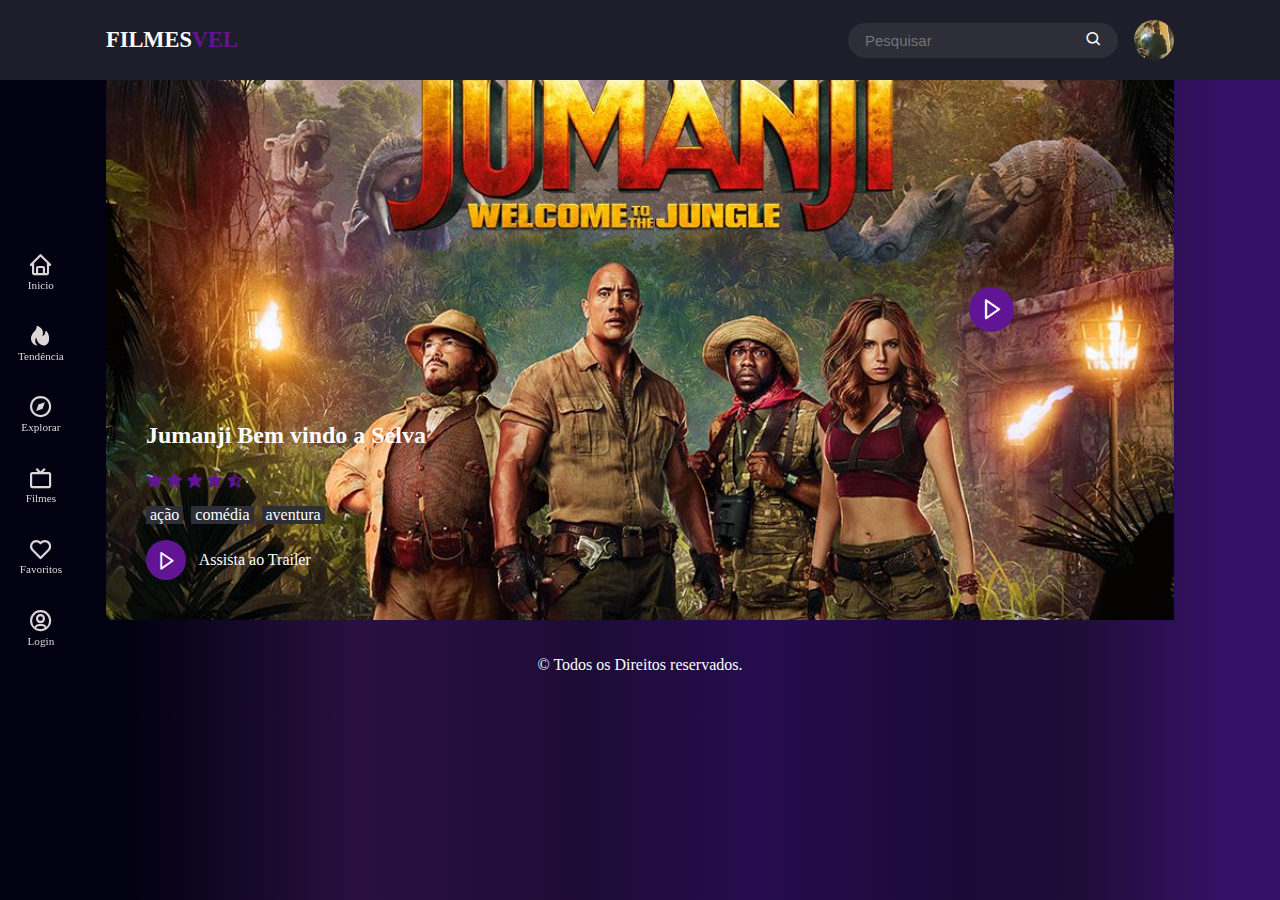
==== play-page.html @ 1faeacdc "confirmação" ====
<!DOCTYPE html>
<html lang="en">
<head>
    <meta charset="UTF-8">
    <meta name="viewport" content="width=device-width, initial-scale=1.0">
    <title>jumanji bem vindo a selva</title>
    <!-- Link do CSS -->
    <link rel="stylesheet" href="/css/play.css">
    <!-- FAV icones -->
    <link rel="shortcut icon" href="img/img/fav-icon.png" type="image/x-icon">
    <!-- BOX Icones -->
    <link href='https://unpkg.com/boxicons@2.1.4/css/boxicons.min.css' rel='stylesheet'>

    <!--
        <link href="https://cdn.jsdelivr.net/npm/bootstrap@5.3.3/dist/css/bootstrap.min.css" rel="stylesheet" integrity="sha384-QWTKZyjpPEjISv5WaRU9OFeRpok6YctnYmDr5pNlyT2bRjXh0JMhjY6hW+ALEwIH" crossorigin="anonymous">

    -->


</head>
<body>
    <!-- Header -->
    <header>
        <!-- Nav -->
        <div class="nav container">
            <!-- Logo -->
            <a href="index.html" class="logo">
                Filmes<span>Vel</span>
            </a>
            <!-- Caixa de Pesquisa -->
            <div class="search-box">
                <input type="search" name="" id="search-input" placeholder="Pesquisar">
                <i class='bx bx-search'></i>
            </div>
            <!-- Usuário -->
            <a href="#" class="user">
                <img src="./img/img/regis.jpg" alt="" class="user-img">
            </a>
            <!-- Barra de navegação (navbar) -->
            <div class="navbar">
                <a href="index.html" class="nav-link nav-active">
                    <i class='bx bx-home'></i>
                    <span class="nav-link-title">Inicio</span>
                </a>
                <a href="#Inicio" class="nav-link">
                    <i class='bx bxs-hot' ></i>
                    <span class="nav-link-title">Tendência</span>
                </a>
                <a href="#Inicio" class="nav-link">
                    <i class='bx bx-compass' ></i>
                    <span class="nav-link-title">Explorar</span>
                </a>
                <a href="#Inicio" class="nav-link">
                    <i class='bx bx-tv' ></i>
                    <span class="nav-link-title">Filmes</span>
                </a>
                <a href="#Inicio" class="nav-link">
                    <i class='bx bx-heart'></i>
                    <span class="nav-link-title">Favoritos</span>
                </a>
                <a href="#Inicio" class="nav-link">
                    <i class='bx bx-user-circle'></i>
                    <span class="nav-link-title">Login</span>
                </a>
            </div>
        </div>
    </header>
    <!--    Play movie  -->
    <div class="play-container container">
        <!-- Play image -->
        <img src="/img/play-page/play-background.jpg" alt="" class="play-img">
        <!--    Play text   -->
        <div class="play-text">
            <h2>Jumanji Bem vindo a Selva</h2>
            <!--    Ratings    -->
            <div class="rating">
                <i class='bx bxs-star'></i>
                <i class='bx bxs-star'></i>
                <i class='bx bxs-star'></i>
                <i class='bx bxs-star'></i>
                <i class='bx bxs-star-half' ></i>
            </div>
            <!-- Tags -->
            <div class="tags">
                <span>ação</span>
                <span>comédia</span>
                <span>aventura</span>
            </div>
            <!-- botão Trailer -->
            <a href="#" class="watch-btn">
                <i class='bx bx-right-arrow'></i>
                <span>Assista ao Trailer</span>
            </a>
        </div>
        <!-- Botão play -->
        <i class='bx bx-right-arrow play-movie'></i>
        <!-- Video container -->
        <div class="video-container">
            <!--Caixa do video-->
            <div class="video-box">
                <video id="myvideo" src="/img/play-page/Jumanji.mp4" controls></video>
                <!--Close video icone-->
                <i class='bx bx-x close-video'></i>
            </div>
        </div>
    </div>
    <!-- Copyright -->
    <div class="copyright">
        <p>&#169; Todos os Direitos reservados. </p>
    </div>

    <!-- Link do Swiper JS (Botão de navegação de filmes < >) -->
    <script src="/JavaScript/swiper-bundle.min.js"></script>

    <!-- Link do JavaScript -->
    <script src="JavaScript/script.js"></script>
    <script src="https://cdn.jsdelivr.net/npm/bootstrap@5.3.3/dist/js/bootstrap.bundle.min.js" integrity="sha384-YvpcrYf0tY3lHB60NNkmXc5s9fDVZLESaAA55NDzOxhy9GkcIdslK1eN7N6jIeHz" crossorigin="anonymous"></script>

    <!--
            video https://www.youtube.com/watch?v=vwYiYMxUu4o&ab_channel=CarpoolVenom
            minuto do video 40:32

            icones
            https://boxicons.com/?query=tv

            fontes 
            https://fonts.google.com/specimen/Poppins?query=poppins

            swiper
            https://swiperjs.com/
            enviar


    -->
</body>
</html>
---- css/play.css ----
/*  Google fontes   */
@import url('https://fonts.googleapis.com/css2?family=Poppins:ital,wght@0,100;0,200;0,300;0,400;0,500;0,600;0,700;0,800;0,900;1,100;1,200;1,300;1,400;1,500;1,600;1,700;1,800;1,900&display=swap')

/* Reset do css global */
*{
    font-family: "Poppins", sans-serif;
    margin: 0;
    padding: 0;
    scroll-behavior: smooth;
    box-sizing: border-box;
    scroll-padding: 2rem;

}
/*Variaveis*/
:root{
    --main-color:  #611594;
    --hover-color: hsl(37,94%,57%) ;
    --body-color: #1e1e2a;
    --container-color: #2d2e37;
    --text-color: #fcfeff;
    --search-color: #6d28d9;
    --nav-link-color: rgb(66, 66, 241);
    --main-colorRoxoForte:rgb(158, 1, 249) ;
}
a{
    text-decoration: none;
}
li{
    list-style: none;
}
section{
    padding: 3rem 0 2rem;
}
img{
    width: 100%
}
.bx{
    cursor: pointer;
}
body{
    /*background-image: url(../img/4f1e44d09b8223f16425a5a36cd2d288.png);*/
    
    background: rgb(2,1,17);
    background: linear-gradient(90deg, rgba(2,1,17,1) 10%, rgba(41,16,65,1) 28%, rgba(29,12,54,1) 46%, rgba(38,12,78,1) 59%, rgba(27,10,56,1) 75%, rgba(30,13,55,1) 84%, rgba(55,17,105,1) 96%);;

    /*background: var(--body-color);*/
    color: var(--text-color);
}
.container{
    max-width: 1068px;
    margin: auto;
    width: 100%;
}
header{
    position: fixed;
    top: 0;
    left: 0;
    width: 100%;
    background: var(--body-color);
    z-index: 100;
    /*background: transparent;*/
}
/* NAV */
.nav{
    display: flex;
    align-items: center;
    justify-content: center;
    padding: 20px 0;
    
}
/*  Logo  */
.logo{
    font-size: 1.4rem;
    color:var(--text-color);
    font-weight: 600;
    text-transform: uppercase;
    margin: 0 auto 0 0;
}
.logo span{
    color: var(--main-color);
}
/*   Caixa de Pesquisa   */

.search-box{
    max-width: 240px;
    width: 100%;
    display: flex;
    align-items: center;
    column-gap: 0.7rem;
    padding: 8px 15px;
    background: var(--container-color);
    border-radius: 4rem;
    margin-right:1rem ;
}
.search-box .bx{
    font-size: 1.1rem;
}
.search-box .bx:hover{
    color: var(--nav-link-color);
    transition: 0.3s all linear;
    transform: scale(1.4);
}
#search-input{
    width: 100%;
    border: none;
    outline: none;
    color: var(--text-color);
    background: transparent;
    font-size: 0.938rem;
}
/* Usuário */
.user{
    display: flex;
}
.user-img{
    width: 40px;
    height: 40px;
    border-radius: 50%;
    object-fit: cover;
    object-position: center;
}
/*Barra de navegação (navbar)*/
.navbar{
    position: fixed;
    top: 50%;
    transform: translateY(-50%);
    left: 18px;
    display: flex;
    flex-direction: column;
    row-gap: 2.1rem;

}
.nav-link{
    display: flex;
    flex-direction: column;
    align-items: center;
    color: rgb(222, 214, 214);
}
.nav-link:hover/*, 
.nav-active*/{
    color: var(--nav-link-color);
    transition: 0.3s all linear;
    transform: scale(1.2);
}
.nav-link .bx{
    font-size: 1.6rem;

}
.nav-link-title{
    font-size: 0.7rem;
}
.home-text .sinopse{
    text-align: left;
    font-family: "Poppins",sans-serif;
    font-size: small;
    color: #52535a;
}
/*   Sessão inicio   */
.home{
    position: relative;
    min-height: 470px;
    display: flex;
    align-items: center;
    margin-top: 5rem !important;
    border-radius: 0.5rem;
}
.home-img{
    position: absolute;
    width: 100%;
    height: 100%;
    z-index: -1;
    object-fit: cover;
    border-radius: 0.5rem;
}
.home-text{
    padding-left: 40px;
}
.home-title{
    font-size: 2rem;
    font-weight: 600;
}
.watch-btn{
    display: flex;
    align-items: center;
    column-gap: 0.8rem;
    color: var(--text-color);
}
.watch-btn .bx{
    font-size: 21px;
    background: var(--main-color);
    width: 40px;
    height: 40px;
    border-radius: 50%;
    display: flex;
    align-items: center;
    justify-content: center;
}
.watch-btn .bx:hover{
    background: var(--hover-color);
}
.watch-btn span{
    font-size: 1rem;
    font-weight: 400;
}
.heading{
    display: flex;
    align-items: center;
    justify-content: space-between;
    background: var(--container-color);
    padding: 2px 14px;
    border: 1px solid hsl(200 100% 99% / 5%);
    margin-bottom: 2rem;
    border-radius: 0%;
}
.heading-title{
    font-size: 1.1rem;
    font-weight: 500;
}
/*  movie box   */
.movie-box{
    position: relative;
    width: 100%;
    height: 380px;
    overflow: hidden;
}
.movie-box-img{
    width: 100%;
    height: 100%;
    object-fit: cover;
}
.movie-box .box-text{
    position: absolute;
    bottom: 0;
    left: 0;
    width: 100%;
    height: 100%;
    display: flex;
    flex-direction: column;
    justify-content: flex-end;
    padding: 14px;
    background: linear-gradient(
        8deg,
        hsl(240 17% 14% / 74%) 14%,
        hsl(240 17% 14% / 14%) 44%,
        );
        overflow: hidden;
}
.movie-title{
    font-size: 1.1rem;
    font-weight: 500;
}
.movie-type{
    font-size: 0.938rem;
    font-weight: 500;
}
.play-btn{
    position: absolute;
    bottom: 0.8rem;
    right: 14rem;
}
/*   Swiper buttons   */
.swiper-btn{
    display: flex;
}
.swiper-button-next,
.swiper-button-prev{
    position: static !important;
    margin: 0 0 0 10px !important;
}
.swiper-button-next::after,
.swiper-button-prev::after{
    color: var(--text-color);
    font-size: 18px !important;
}
.movies .heading{
    padding: 10px 14px;
}
.movies-content{
    display: grid;
    grid-template-columns: repeat(auto-fit, minmax(247px, 1fr));
    gap: 1.5rem;
    /*cursor: pointer;*/
}
.movies-content .movie-box:hover .movie-box-img{
    transform: scale(1.1);
    transition: 0.5s;
}
.next-page{
    display: flex;
    align-items: center;
    justify-content: center;
    margin-top: 2.5rem;
}
.next-btn{
    background: transparent;
    padding: 12px 20px;
    color: var(--text-color);
    font-weight: 500;
}
.next-btn:hover{
    background: var(--nav-link-color);
    transition: 0.5s all linear;
}

/*  Copyright   */
.copyright{
    text-align: center;
    padding: 20px;
}
.got-trailer{
    align-items: center;
    text-align: center;
    height: 100%;
    width: 100%;
}
/* Play container*/
.play-container{
    position: relative;
    min-height: 540px;
    margin-top: 5rem !important;
}
.play-img{
    position: absolute;
    width: 100%;
    height: 100%;
    object-fit: cover;
    object-position: center;
    z-index: -1;
}
.play-text{
    position: absolute;
    bottom: 0;
    left: 0;
    width: 100%;
    height: 100%;
    display: flex;
    flex-direction: column;
    justify-content: flex-end;
    padding: 40px;
    background: linear-gradient(
        8deg,
        hsl(240 17% 14% / 74%) 14%,
        hsl(240 17% 14% / 14%) 44%,
        );
}
.play-text h2{
    font-size: 1.5rem;
    font-weight: 600;
}
.rating{
    display: flex;
    align-items: center;
    column-gap: 2px;
    font-size: 1.1rem;
    color: var(--main-color);
    margin-top: 4px;
}
.tags{
    display: flex;
    align-items: center;
    column-gap: 8px;
    margin: 1rem 0;
}
.tags span{
    background: var(--container-color);
    padding: 0 4px;
}

.play-movie{
    position: absolute;
    bottom: 18rem;
    right: 10rem;
    display: flex !important;
    align-items: center;
    justify-content: center;
    width: 45px;
    height: 45px;
    border-radius: 50%;
    background: var(--main-color);
    font-size: 24px;
    animation: animate 2s linear infinite;
}
@keyframes animate{
    0%{
        box-shadow: 0 0 0 0 rgba(199, 198, 198, 0.7);
    }
    40%{
        box-shadow: 0 0 0 50px rgba(218, 217, 217, 0);
    }
    80%{
        box-shadow: 0 0 0 50px rgba(232, 230, 230, 0);
    }
    100%{
        box-shadow: 0 0 0 rgba(249, 247, 247, 0);
    }
}

.video-container{
    position: fixed;
    top: 0;
    left: 0;
    display: none;
    align-items: center;
    justify-content: right;
    width: 85%;
    height:100vh;
    background:transparent;
    z-index: 400;
}
.video-container.show-video{
    display: flex;
}
.video-box{
    position: relative;
    width: 82%;
}
.video-box #myvideo{
    width: 100%;
    aspect-ratio: 16/9;
}
.close-video{
    position: flex;
    top: -3rem;
    right: 0;
    font-size: 40px;
    color: var(#ffffff)
}
.close-video:hover{
    background: var(--nav-link-color);
    transition: 0.2s all linear;
    border-radius: 50%;
}
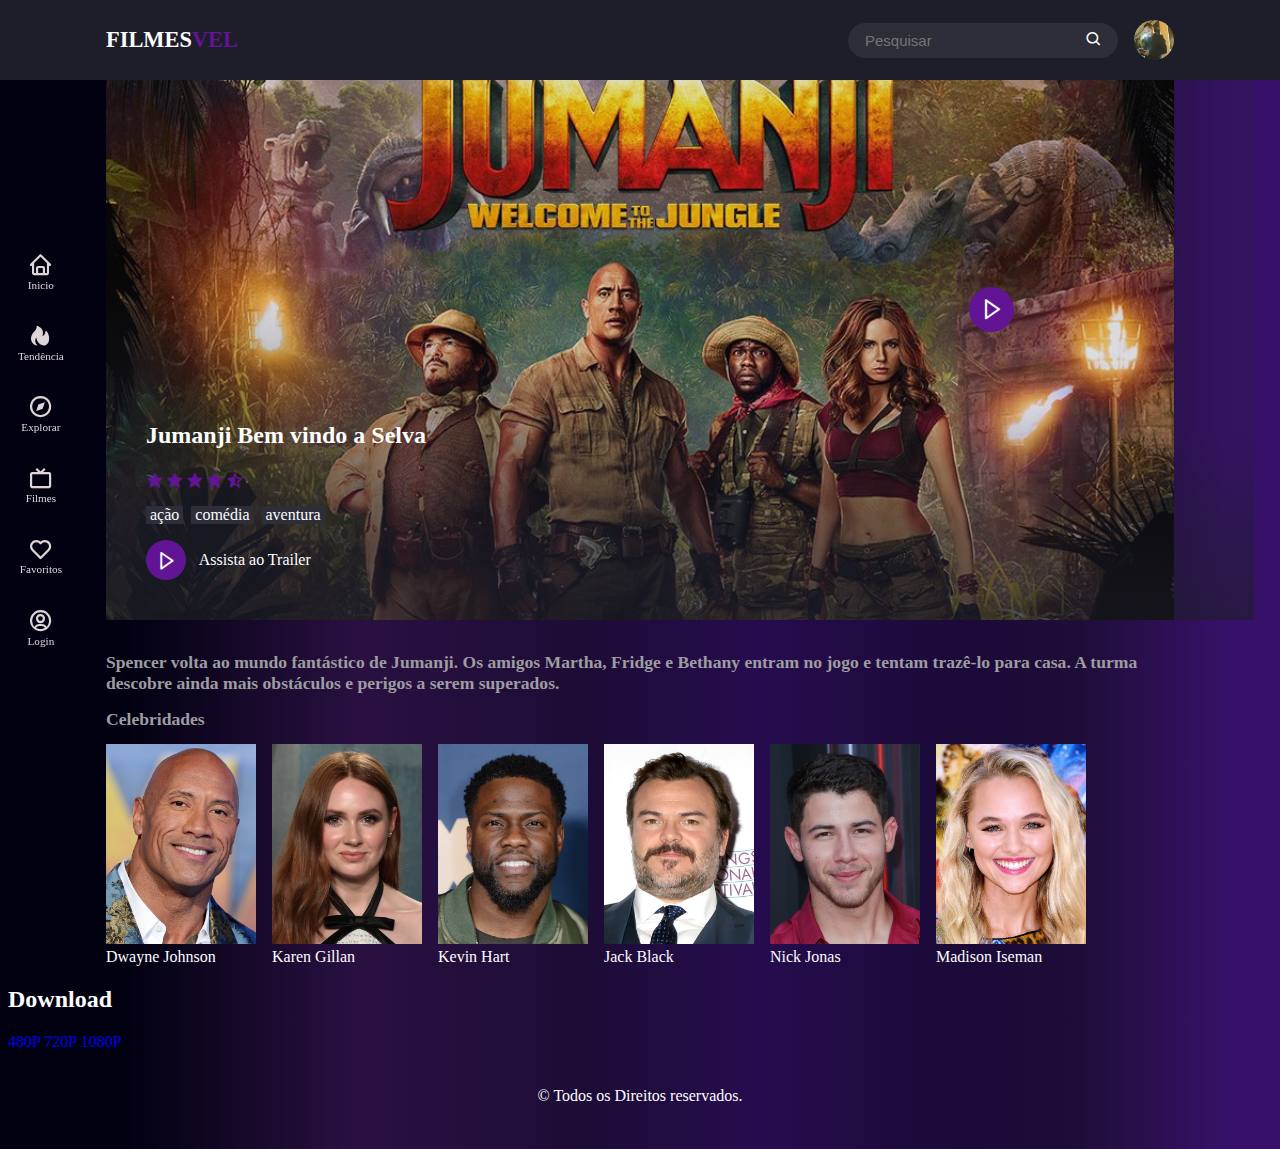
==== commit 8ba008e1: "atualização 26/02/2024" ====
--- a/play-page.html
+++ b/play-page.html
@@ -1,112 +1,161 @@
 <!DOCTYPE html>
 <html lang="en">
-<head>
-    <meta charset="UTF-8">
-    <meta name="viewport" content="width=device-width, initial-scale=1.0">
+  <head>
+    <meta charset="UTF-8" />
+    <meta name="viewport" content="width=device-width, initial-scale=1.0" />
     <title>jumanji bem vindo a selva</title>
     <!-- Link do CSS -->
-    <link rel="stylesheet" href="/css/play.css">
+    <link rel="stylesheet" href="/css/play.css" />
     <!-- FAV icones -->
-    <link rel="shortcut icon" href="img/img/fav-icon.png" type="image/x-icon">
+    <link rel="shortcut icon" href="img/img/fav-icon.png" type="image/x-icon" />
     <!-- BOX Icones -->
-    <link href='https://unpkg.com/boxicons@2.1.4/css/boxicons.min.css' rel='stylesheet'>
+    <link
+      href="https://unpkg.com/boxicons@2.1.4/css/boxicons.min.css"
+      rel="stylesheet"
+    />
 
     <!--
         <link href="https://cdn.jsdelivr.net/npm/bootstrap@5.3.3/dist/css/bootstrap.min.css" rel="stylesheet" integrity="sha384-QWTKZyjpPEjISv5WaRU9OFeRpok6YctnYmDr5pNlyT2bRjXh0JMhjY6hW+ALEwIH" crossorigin="anonymous">
 
     -->
-
-
-</head>
-<body>
+  </head>
+  <body>
     <!-- Header -->
     <header>
-        <!-- Nav -->
-        <div class="nav container">
-            <!-- Logo -->
-            <a href="index.html" class="logo">
-                Filmes<span>Vel</span>
-            </a>
-            <!-- Caixa de Pesquisa -->
-            <div class="search-box">
-                <input type="search" name="" id="search-input" placeholder="Pesquisar">
-                <i class='bx bx-search'></i>
-            </div>
-            <!-- Usuário -->
-            <a href="#" class="user">
-                <img src="./img/img/regis.jpg" alt="" class="user-img">
-            </a>
-            <!-- Barra de navegação (navbar) -->
-            <div class="navbar">
-                <a href="index.html" class="nav-link nav-active">
-                    <i class='bx bx-home'></i>
-                    <span class="nav-link-title">Inicio</span>
-                </a>
-                <a href="#Inicio" class="nav-link">
-                    <i class='bx bxs-hot' ></i>
-                    <span class="nav-link-title">Tendência</span>
-                </a>
-                <a href="#Inicio" class="nav-link">
-                    <i class='bx bx-compass' ></i>
-                    <span class="nav-link-title">Explorar</span>
-                </a>
-                <a href="#Inicio" class="nav-link">
-                    <i class='bx bx-tv' ></i>
-                    <span class="nav-link-title">Filmes</span>
-                </a>
-                <a href="#Inicio" class="nav-link">
-                    <i class='bx bx-heart'></i>
-                    <span class="nav-link-title">Favoritos</span>
-                </a>
-                <a href="#Inicio" class="nav-link">
-                    <i class='bx bx-user-circle'></i>
-                    <span class="nav-link-title">Login</span>
-                </a>
-            </div>
+      <!-- Nav -->
+      <div class="nav container">
+        <!-- Logo -->
+        <a href="index.html" class="logo"> Filmes<span>Vel</span> </a>
+        <!-- Caixa de Pesquisa -->
+        <div class="search-box">
+          <input
+            type="search"
+            name=""
+            id="search-input"
+            placeholder="Pesquisar"
+          />
+          <i class="bx bx-search"></i>
         </div>
+        <!-- Usuário -->
+        <a href="#" class="user">
+          <img src="./img/img/regis.jpg" alt="" class="user-img" />
+        </a>
+        <!-- Barra de navegação (navbar) -->
+        <div class="navbar">
+          <a href="index.html" class="nav-link nav-active">
+            <i class="bx bx-home"></i>
+            <span class="nav-link-title">Inicio</span>
+          </a>
+          <a href="#Inicio" class="nav-link">
+            <i class="bx bxs-hot"></i>
+            <span class="nav-link-title">Tendência</span>
+          </a>
+          <a href="#Inicio" class="nav-link">
+            <i class="bx bx-compass"></i>
+            <span class="nav-link-title">Explorar</span>
+          </a>
+          <a href="#Inicio" class="nav-link">
+            <i class="bx bx-tv"></i>
+            <span class="nav-link-title">Filmes</span>
+          </a>
+          <a href="#Inicio" class="nav-link">
+            <i class="bx bx-heart"></i>
+            <span class="nav-link-title">Favoritos</span>
+          </a>
+          <a href="#Inicio" class="nav-link">
+            <i class="bx bx-user-circle"></i>
+            <span class="nav-link-title">Login</span>
+          </a>
+        </div>
+      </div>
     </header>
     <!--    Play movie  -->
     <div class="play-container container">
-        <!-- Play image -->
-        <img src="/img/play-page/play-background.jpg" alt="" class="play-img">
-        <!--    Play text   -->
-        <div class="play-text">
-            <h2>Jumanji Bem vindo a Selva</h2>
-            <!--    Ratings    -->
-            <div class="rating">
-                <i class='bx bxs-star'></i>
-                <i class='bx bxs-star'></i>
-                <i class='bx bxs-star'></i>
-                <i class='bx bxs-star'></i>
-                <i class='bx bxs-star-half' ></i>
-            </div>
-            <!-- Tags -->
-            <div class="tags">
-                <span>ação</span>
-                <span>comédia</span>
-                <span>aventura</span>
-            </div>
-            <!-- botão Trailer -->
-            <a href="#" class="watch-btn">
-                <i class='bx bx-right-arrow'></i>
-                <span>Assista ao Trailer</span>
-            </a>
+      <!-- Play image -->
+      <img src="/img/play-page/play-background.jpg" alt="" class="play-img" />
+      <!--    Play text   -->
+      <div class="play-text">
+        <h2>Jumanji Bem vindo a Selva</h2>
+        <!--    Ratings    -->
+        <div class="rating">
+          <i class="bx bxs-star"></i>
+          <i class="bx bxs-star"></i>
+          <i class="bx bxs-star"></i>
+          <i class="bx bxs-star"></i>
+          <i class="bx bxs-star-half"></i>
         </div>
-        <!-- Botão play -->
-        <i class='bx bx-right-arrow play-movie'></i>
-        <!-- Video container -->
-        <div class="video-container">
-            <!--Caixa do video-->
-            <div class="video-box">
-                <video id="myvideo" src="/img/play-page/Jumanji.mp4" controls></video>
-                <!--Close video icone-->
-                <i class='bx bx-x close-video'></i>
-            </div>
+        <!-- Tags -->
+        <div class="tags">
+          <span>ação</span>
+          <span>comédia</span>
+          <span>aventura</span>
         </div>
+        <!-- botão Trailer -->
+        <a href="#" class="watch-btn">
+          <i class="bx bx-right-arrow"></i>
+          <span>Assista ao Trailer</span>
+        </a>
+      </div>
+      <!-- Botão play -->
+      <i class="bx bx-right-arrow play-movie"></i>
+      <!-- Video container -->
+      <div class="video-container">
+        <!--Caixa do video-->
+        <div class="video-box">
+          <video id="myvideo" src="/img/play-page/Jumanji.mp4" controls></video>
+          <!--Close video icone-->
+          <i class="bx bx-x close-video"></i>
+        </div>
+      </div>
+    </div>
+    <!--  Sobre o filme -->
+    <div class="about-movie container">
+      <h2>
+        Spencer volta ao mundo fantástico de Jumanji. Os amigos Martha, Fridge e
+        Bethany entram no jogo e tentam trazê-lo para casa. A turma descobre
+        ainda mais obstáculos e perigos a serem superados.
+      </h2>
+      <!-- Movie cast -->
+      <h2 class="cast-heading">Celebridades</h2>
+      <div class="cast">
+        <div class="cast-box">
+          <img src="img/play-page/cast1.jpg" alt="" class="cast-img" />
+          <span class="cast-title">Dwayne Johnson</span>
+        </div>
+        <div class="cast-box">
+          <img src="img/play-page/cast2.jpg" alt="" class="cast-img" />
+          <span class="cast-title">Karen Gillan</span>
+        </div>
+        <div class="cast-box">
+          <img src="img/play-page/cast3.jpg" alt="" class="cast-img" />
+          <span class="cast-title">Kevin Hart</span>
+        </div>
+        <div class="cast-box">
+          <img src="img/play-page/cast4.jpg" alt="" class="cast-img" />
+          <span class="cast-title">Jack Black</span>
+        </div>
+        <div class="cast-box">
+          <img src="img/play-page/cast5.jpg" alt="" class="cast-img" />
+          <span class="cast-title">Nick Jonas</span>
+        </div>
+        <div class="cast-box">
+          <img src="img/play-page/cast6.jpg" alt="" class="cast-img" />
+          <span class="cast-title">Madison Iseman</span>
+        </div>
+      </div>
+    </div>
+    <!--Download-->
+    <div class="download">
+      <h2 class="download-title">Download</h2>
+      <div class="download-links">
+        <a href="/img/play-page/Jumanji.mp4" download>480P</a>
+        <a href="/img/play-page/Jumanji.mp4" download>720P</a>
+        <a href="/img/play-page/Jumanji.mp4" download>1080P</a>
+      </div>
     </div>
     <!-- Copyright -->
     <div class="copyright">
-        <p>&#169; Todos os Direitos reservados. </p>
+      <p>&#169; Todos os Direitos reservados.</p>
     </div>
 
     <!-- Link do Swiper JS (Botão de navegação de filmes < >) -->
@@ -114,7 +163,11 @@
 
     <!-- Link do JavaScript -->
     <script src="JavaScript/script.js"></script>
-    <script src="https://cdn.jsdelivr.net/npm/bootstrap@5.3.3/dist/js/bootstrap.bundle.min.js" integrity="sha384-YvpcrYf0tY3lHB60NNkmXc5s9fDVZLESaAA55NDzOxhy9GkcIdslK1eN7N6jIeHz" crossorigin="anonymous"></script>
+    <script
+      src="https://cdn.jsdelivr.net/npm/bootstrap@5.3.3/dist/js/bootstrap.bundle.min.js"
+      integrity="sha384-YvpcrYf0tY3lHB60NNkmXc5s9fDVZLESaAA55NDzOxhy9GkcIdslK1eN7N6jIeHz"
+      crossorigin="anonymous"
+    ></script>
 
     <!--
             video https://www.youtube.com/watch?v=vwYiYMxUu4o&ab_channel=CarpoolVenom
@@ -132,5 +185,5 @@
 
 
     -->
-</body>
-</html>+  </body>
+</html>
--- a/css/play.css
+++ b/css/play.css
@@ -1,432 +1,454 @@
 /*  Google fontes   */
-@import url('https://fonts.googleapis.com/css2?family=Poppins:ital,wght@0,100;0,200;0,300;0,400;0,500;0,600;0,700;0,800;0,900;1,100;1,200;1,300;1,400;1,500;1,600;1,700;1,800;1,900&display=swap')
-
-/* Reset do css global */
-*{
-    font-family: "Poppins", sans-serif;
-    margin: 0;
-    padding: 0;
-    scroll-behavior: smooth;
-    box-sizing: border-box;
-    scroll-padding: 2rem;
-
+@import url("https://fonts.googleapis.com/css2?family=Poppins:ital,wght@0,100;0,200;0,300;0,400;0,500;0,600;0,700;0,800;0,900;1,100;1,200;1,300;1,400;1,500;1,600;1,700;1,800;1,900&display=swap")
+  /* Reset do css global */ * {
+  font-family: "Poppins", sans-serif;
+  margin: 0;
+  padding: 0;
+  scroll-behavior: smooth;
+  box-sizing: border-box;
+  scroll-padding: 2rem;
 }
 /*Variaveis*/
-:root{
-    --main-color:  #611594;
-    --hover-color: hsl(37,94%,57%) ;
-    --body-color: #1e1e2a;
-    --container-color: #2d2e37;
-    --text-color: #fcfeff;
-    --search-color: #6d28d9;
-    --nav-link-color: rgb(66, 66, 241);
-    --main-colorRoxoForte:rgb(158, 1, 249) ;
-}
-a{
-    text-decoration: none;
-}
-li{
-    list-style: none;
-}
-section{
-    padding: 3rem 0 2rem;
-}
-img{
-    width: 100%
-}
-.bx{
-    cursor: pointer;
-}
-body{
-    /*background-image: url(../img/4f1e44d09b8223f16425a5a36cd2d288.png);*/
-    
-    background: rgb(2,1,17);
-    background: linear-gradient(90deg, rgba(2,1,17,1) 10%, rgba(41,16,65,1) 28%, rgba(29,12,54,1) 46%, rgba(38,12,78,1) 59%, rgba(27,10,56,1) 75%, rgba(30,13,55,1) 84%, rgba(55,17,105,1) 96%);;
-
-    /*background: var(--body-color);*/
-    color: var(--text-color);
-}
-.container{
-    max-width: 1068px;
-    margin: auto;
-    width: 100%;
-}
-header{
-    position: fixed;
-    top: 0;
-    left: 0;
-    width: 100%;
-    background: var(--body-color);
-    z-index: 100;
-    /*background: transparent;*/
+:root {
+  --main-color: #611594;
+  --hover-color: hsl(37, 94%, 57%);
+  --body-color: #1e1e2a;
+  --container-color: #2d2e37;
+  --text-color: #fcfeff;
+  --search-color: #6d28d9;
+  --nav-link-color: rgb(66, 66, 241);
+  --main-colorRoxoForte: rgb(158, 1, 249);
+}
+a {
+  text-decoration: none;
+}
+li {
+  list-style: none;
+}
+section {
+  padding: 3rem 0 2rem;
+}
+img {
+  width: 100%;
+}
+.bx {
+  cursor: pointer;
+}
+body {
+  /*background-image: url(../img/4f1e44d09b8223f16425a5a36cd2d288.png);*/
+
+  background: rgb(2, 1, 17);
+  background: linear-gradient(
+    90deg,
+    rgba(2, 1, 17, 1) 10%,
+    rgba(41, 16, 65, 1) 28%,
+    rgba(29, 12, 54, 1) 46%,
+    rgba(38, 12, 78, 1) 59%,
+    rgba(27, 10, 56, 1) 75%,
+    rgba(30, 13, 55, 1) 84%,
+    rgba(55, 17, 105, 1) 96%
+  );
+
+  /*background: var(--body-color);*/
+  color: var(--text-color);
+}
+.container {
+  max-width: 1068px;
+  margin: auto;
+  width: 100%;
+}
+header {
+  position: fixed;
+  top: 0;
+  left: 0;
+  width: 100%;
+  background: var(--body-color);
+  z-index: 100;
+  /*background: transparent;*/
 }
 /* NAV */
-.nav{
-    display: flex;
-    align-items: center;
-    justify-content: center;
-    padding: 20px 0;
-    
+.nav {
+  display: flex;
+  align-items: center;
+  justify-content: center;
+  padding: 20px 0;
 }
 /*  Logo  */
-.logo{
-    font-size: 1.4rem;
-    color:var(--text-color);
-    font-weight: 600;
-    text-transform: uppercase;
-    margin: 0 auto 0 0;
-}
-.logo span{
-    color: var(--main-color);
+.logo {
+  font-size: 1.4rem;
+  color: var(--text-color);
+  font-weight: 600;
+  text-transform: uppercase;
+  margin: 0 auto 0 0;
+}
+.logo span {
+  color: var(--main-color);
 }
 /*   Caixa de Pesquisa   */
 
-.search-box{
-    max-width: 240px;
-    width: 100%;
-    display: flex;
-    align-items: center;
-    column-gap: 0.7rem;
-    padding: 8px 15px;
-    background: var(--container-color);
-    border-radius: 4rem;
-    margin-right:1rem ;
-}
-.search-box .bx{
-    font-size: 1.1rem;
-}
-.search-box .bx:hover{
-    color: var(--nav-link-color);
-    transition: 0.3s all linear;
-    transform: scale(1.4);
-}
-#search-input{
-    width: 100%;
-    border: none;
-    outline: none;
-    color: var(--text-color);
-    background: transparent;
-    font-size: 0.938rem;
+.search-box {
+  max-width: 240px;
+  width: 100%;
+  display: flex;
+  align-items: center;
+  column-gap: 0.7rem;
+  padding: 8px 15px;
+  background: var(--container-color);
+  border-radius: 4rem;
+  margin-right: 1rem;
+}
+.search-box .bx {
+  font-size: 1.1rem;
+}
+.search-box .bx:hover {
+  color: var(--nav-link-color);
+  transition: 0.3s all linear;
+  transform: scale(1.4);
+}
+#search-input {
+  width: 100%;
+  border: none;
+  outline: none;
+  color: var(--text-color);
+  background: transparent;
+  font-size: 0.938rem;
 }
 /* Usuário */
-.user{
-    display: flex;
-}
-.user-img{
-    width: 40px;
-    height: 40px;
-    border-radius: 50%;
-    object-fit: cover;
-    object-position: center;
+.user {
+  display: flex;
+}
+.user-img {
+  width: 40px;
+  height: 40px;
+  border-radius: 50%;
+  object-fit: cover;
+  object-position: center;
 }
 /*Barra de navegação (navbar)*/
-.navbar{
-    position: fixed;
-    top: 50%;
-    transform: translateY(-50%);
-    left: 18px;
-    display: flex;
-    flex-direction: column;
-    row-gap: 2.1rem;
-
-}
-.nav-link{
-    display: flex;
-    flex-direction: column;
-    align-items: center;
-    color: rgb(222, 214, 214);
+.navbar {
+  position: fixed;
+  top: 50%;
+  transform: translateY(-50%);
+  left: 18px;
+  display: flex;
+  flex-direction: column;
+  row-gap: 2.1rem;
+}
+.nav-link {
+  display: flex;
+  flex-direction: column;
+  align-items: center;
+  color: rgb(222, 214, 214);
 }
 .nav-link:hover/*, 
-.nav-active*/{
-    color: var(--nav-link-color);
-    transition: 0.3s all linear;
-    transform: scale(1.2);
-}
-.nav-link .bx{
-    font-size: 1.6rem;
-
-}
-.nav-link-title{
-    font-size: 0.7rem;
-}
-.home-text .sinopse{
-    text-align: left;
-    font-family: "Poppins",sans-serif;
-    font-size: small;
-    color: #52535a;
+.nav-active*/ {
+  color: var(--nav-link-color);
+  transition: 0.3s all linear;
+  transform: scale(1.2);
+}
+.nav-link .bx {
+  font-size: 1.6rem;
+}
+.nav-link-title {
+  font-size: 0.7rem;
+}
+.home-text .sinopse {
+  text-align: left;
+  font-family: "Poppins", sans-serif;
+  font-size: small;
+  color: #52535a;
 }
 /*   Sessão inicio   */
-.home{
-    position: relative;
-    min-height: 470px;
-    display: flex;
-    align-items: center;
-    margin-top: 5rem !important;
-    border-radius: 0.5rem;
-}
-.home-img{
-    position: absolute;
-    width: 100%;
-    height: 100%;
-    z-index: -1;
-    object-fit: cover;
-    border-radius: 0.5rem;
-}
-.home-text{
-    padding-left: 40px;
-}
-.home-title{
-    font-size: 2rem;
-    font-weight: 600;
-}
-.watch-btn{
-    display: flex;
-    align-items: center;
-    column-gap: 0.8rem;
-    color: var(--text-color);
-}
-.watch-btn .bx{
-    font-size: 21px;
-    background: var(--main-color);
-    width: 40px;
-    height: 40px;
-    border-radius: 50%;
-    display: flex;
-    align-items: center;
-    justify-content: center;
-}
-.watch-btn .bx:hover{
-    background: var(--hover-color);
-}
-.watch-btn span{
-    font-size: 1rem;
-    font-weight: 400;
-}
-.heading{
-    display: flex;
-    align-items: center;
-    justify-content: space-between;
-    background: var(--container-color);
-    padding: 2px 14px;
-    border: 1px solid hsl(200 100% 99% / 5%);
-    margin-bottom: 2rem;
-    border-radius: 0%;
-}
-.heading-title{
-    font-size: 1.1rem;
-    font-weight: 500;
+.home {
+  position: relative;
+  min-height: 470px;
+  display: flex;
+  align-items: center;
+  margin-top: 5rem !important;
+  border-radius: 0.5rem;
+}
+.home-img {
+  position: absolute;
+  width: 100%;
+  height: 100%;
+  z-index: -1;
+  object-fit: cover;
+  border-radius: 0.5rem;
+}
+.home-text {
+  padding-left: 40px;
+}
+.home-title {
+  font-size: 2rem;
+  font-weight: 600;
+}
+.watch-btn {
+  display: flex;
+  align-items: center;
+  column-gap: 0.8rem;
+  color: var(--text-color);
+}
+.watch-btn .bx {
+  font-size: 21px;
+  background: var(--main-color);
+  width: 40px;
+  height: 40px;
+  border-radius: 50%;
+  display: flex;
+  align-items: center;
+  justify-content: center;
+}
+.watch-btn .bx:hover {
+  background: var(--hover-color);
+}
+.watch-btn span {
+  font-size: 1rem;
+  font-weight: 400;
+}
+.heading {
+  display: flex;
+  align-items: center;
+  justify-content: space-between;
+  background: var(--container-color);
+  padding: 2px 14px;
+  border: 1px solid hsl(200 100% 99% / 5%);
+  margin-bottom: 2rem;
+  border-radius: 0%;
+}
+.heading-title {
+  font-size: 1.1rem;
+  font-weight: 500;
 }
 /*  movie box   */
-.movie-box{
-    position: relative;
-    width: 100%;
-    height: 380px;
-    overflow: hidden;
-}
-.movie-box-img{
-    width: 100%;
-    height: 100%;
-    object-fit: cover;
-}
-.movie-box .box-text{
-    position: absolute;
-    bottom: 0;
-    left: 0;
-    width: 100%;
-    height: 100%;
-    display: flex;
-    flex-direction: column;
-    justify-content: flex-end;
-    padding: 14px;
-    background: linear-gradient(
-        8deg,
-        hsl(240 17% 14% / 74%) 14%,
-        hsl(240 17% 14% / 14%) 44%,
-        );
-        overflow: hidden;
-}
-.movie-title{
-    font-size: 1.1rem;
-    font-weight: 500;
-}
-.movie-type{
-    font-size: 0.938rem;
-    font-weight: 500;
-}
-.play-btn{
-    position: absolute;
-    bottom: 0.8rem;
-    right: 14rem;
+.movie-box {
+  position: relative;
+  width: 100%;
+  height: 380px;
+  overflow: hidden;
+}
+.movie-box-img {
+  width: 100%;
+  height: 100%;
+  object-fit: cover;
+}
+.movie-box .box-text {
+  position: absolute;
+  bottom: 0;
+  left: 0;
+  width: 100%;
+  height: 100%;
+  display: flex;
+  flex-direction: column;
+  justify-content: flex-end;
+  padding: 14px;
+  background: linear-gradient(
+    8deg,
+    hsl(240 17% 14% / 74%) 14%,
+    hsl(240 17% 14% / 14%) 44%
+  );
+  overflow: hidden;
+}
+.movie-title {
+  font-size: 1.1rem;
+  font-weight: 500;
+}
+.movie-type {
+  font-size: 0.938rem;
+  font-weight: 500;
+}
+.play-btn {
+  position: absolute;
+  bottom: 0.8rem;
+  right: 14rem;
 }
 /*   Swiper buttons   */
-.swiper-btn{
-    display: flex;
+.swiper-btn {
+  display: flex;
 }
 .swiper-button-next,
-.swiper-button-prev{
-    position: static !important;
-    margin: 0 0 0 10px !important;
+.swiper-button-prev {
+  position: static !important;
+  margin: 0 0 0 10px !important;
 }
 .swiper-button-next::after,
-.swiper-button-prev::after{
-    color: var(--text-color);
-    font-size: 18px !important;
-}
-.movies .heading{
-    padding: 10px 14px;
-}
-.movies-content{
-    display: grid;
-    grid-template-columns: repeat(auto-fit, minmax(247px, 1fr));
-    gap: 1.5rem;
-    /*cursor: pointer;*/
-}
-.movies-content .movie-box:hover .movie-box-img{
-    transform: scale(1.1);
-    transition: 0.5s;
-}
-.next-page{
-    display: flex;
-    align-items: center;
-    justify-content: center;
-    margin-top: 2.5rem;
-}
-.next-btn{
-    background: transparent;
-    padding: 12px 20px;
-    color: var(--text-color);
-    font-weight: 500;
-}
-.next-btn:hover{
-    background: var(--nav-link-color);
-    transition: 0.5s all linear;
+.swiper-button-prev::after {
+  color: var(--text-color);
+  font-size: 18px !important;
+}
+.movies .heading {
+  padding: 10px 14px;
+}
+.movies-content {
+  display: grid;
+  grid-template-columns: repeat(auto-fit, minmax(247px, 1fr));
+  gap: 1.5rem;
+  /*cursor: pointer;*/
+}
+.movies-content .movie-box:hover .movie-box-img {
+  transform: scale(1.1);
+  transition: 0.5s;
+}
+.next-page {
+  display: flex;
+  align-items: center;
+  justify-content: center;
+  margin-top: 2.5rem;
+}
+.next-btn {
+  background: transparent;
+  padding: 12px 20px;
+  color: var(--text-color);
+  font-weight: 500;
+}
+.next-btn:hover {
+  background: var(--nav-link-color);
+  transition: 0.5s all linear;
 }
 
 /*  Copyright   */
-.copyright{
-    text-align: center;
-    padding: 20px;
-}
-.got-trailer{
-    align-items: center;
-    text-align: center;
-    height: 100%;
-    width: 100%;
+.copyright {
+  text-align: center;
+  padding: 20px;
+}
+.got-trailer {
+  align-items: center;
+  text-align: center;
+  height: 100%;
+  width: 100%;
 }
 /* Play container*/
-.play-container{
-    position: relative;
-    min-height: 540px;
-    margin-top: 5rem !important;
-}
-.play-img{
-    position: absolute;
-    width: 100%;
-    height: 100%;
-    object-fit: cover;
-    object-position: center;
-    z-index: -1;
-}
-.play-text{
-    position: absolute;
-    bottom: 0;
-    left: 0;
-    width: 100%;
-    height: 100%;
-    display: flex;
-    flex-direction: column;
-    justify-content: flex-end;
-    padding: 40px;
-    background: linear-gradient(
-        8deg,
-        hsl(240 17% 14% / 74%) 14%,
-        hsl(240 17% 14% / 14%) 44%,
-        );
-}
-.play-text h2{
-    font-size: 1.5rem;
-    font-weight: 600;
-}
-.rating{
-    display: flex;
-    align-items: center;
-    column-gap: 2px;
-    font-size: 1.1rem;
-    color: var(--main-color);
-    margin-top: 4px;
-}
-.tags{
-    display: flex;
-    align-items: center;
-    column-gap: 8px;
-    margin: 1rem 0;
-}
-.tags span{
-    background: var(--container-color);
-    padding: 0 4px;
-}
-
-.play-movie{
-    position: absolute;
-    bottom: 18rem;
-    right: 10rem;
-    display: flex !important;
-    align-items: center;
-    justify-content: center;
-    width: 45px;
-    height: 45px;
-    border-radius: 50%;
-    background: var(--main-color);
-    font-size: 24px;
-    animation: animate 2s linear infinite;
-}
-@keyframes animate{
-    0%{
-        box-shadow: 0 0 0 0 rgba(199, 198, 198, 0.7);
-    }
-    40%{
-        box-shadow: 0 0 0 50px rgba(218, 217, 217, 0);
-    }
-    80%{
-        box-shadow: 0 0 0 50px rgba(232, 230, 230, 0);
-    }
-    100%{
-        box-shadow: 0 0 0 rgba(249, 247, 247, 0);
-    }
-}
-
-.video-container{
-    position: fixed;
-    top: 0;
-    left: 0;
-    display: none;
-    align-items: center;
-    justify-content: right;
-    width: 85%;
-    height:100vh;
-    background:transparent;
-    z-index: 400;
-}
-.video-container.show-video{
-    display: flex;
-}
-.video-box{
-    position: relative;
-    width: 82%;
-}
-.video-box #myvideo{
-    width: 100%;
-    aspect-ratio: 16/9;
-}
-.close-video{
-    position: flex;
-    top: -3rem;
-    right: 0;
-    font-size: 40px;
-    color: var(#ffffff)
-}
-.close-video:hover{
-    background: var(--nav-link-color);
-    transition: 0.2s all linear;
-    border-radius: 50%;
-}+.play-container {
+  position: relative;
+  min-height: 540px;
+  margin-top: 5rem !important;
+}
+.play-img {
+  position: absolute;
+  width: 100%;
+  height: 100%;
+  object-fit: cover;
+  object-position: center;
+  z-index: -1;
+}
+.play-text {
+  position: absolute;
+  bottom: 0;
+  left: 0;
+  width: 100%;
+  height: 100%;
+  display: flex;
+  flex-direction: column;
+  justify-content: flex-end;
+  padding: 40px;
+  background: linear-gradient(
+    8deg,
+    hsl(240 17% 14% / 74%) 14%,
+    hsl(240 17% 14% / 14%) 44%
+  );
+}
+.play-text h2 {
+  font-size: 1.5rem;
+  font-weight: 600;
+}
+.rating {
+  display: flex;
+  align-items: center;
+  column-gap: 2px;
+  font-size: 1.1rem;
+  color: var(--main-color);
+  margin-top: 4px;
+}
+.tags {
+  display: flex;
+  align-items: center;
+  column-gap: 8px;
+  margin: 1rem 0;
+}
+.tags span {
+  background: var(--container-color);
+  padding: 0 4px;
+}
+
+.play-movie {
+  position: absolute;
+  bottom: 18rem;
+  right: 10rem;
+  display: flex !important;
+  align-items: center;
+  justify-content: center;
+  width: 45px;
+  height: 45px;
+  border-radius: 50%;
+  background: var(--main-color);
+  font-size: 24px;
+  animation: animate 2s linear infinite;
+}
+@keyframes animate {
+  0% {
+    box-shadow: 0 0 0 0 rgba(199, 198, 198, 0.7);
+  }
+  40% {
+    box-shadow: 0 0 0 50px rgba(218, 217, 217, 0);
+  }
+  80% {
+    box-shadow: 0 0 0 50px rgba(232, 230, 230, 0);
+  }
+  100% {
+    box-shadow: 0 0 0 rgba(249, 247, 247, 0);
+  }
+}
+
+.video-container {
+  position: fixed;
+  top: 0;
+  left: 0;
+  display: none;
+  align-items: center;
+  justify-content: right;
+  width: 85%;
+  height: 100vh;
+  background: transparent;
+  z-index: 400;
+}
+.video-container.show-video {
+  display: flex;
+}
+.video-box {
+  position: relative;
+  width: 82%;
+}
+.video-box #myvideo {
+  width: 100%;
+  aspect-ratio: 16/9;
+}
+.close-video {
+  position: flex;
+  top: -3rem;
+  right: 0;
+  font-size: 40px;
+  color: var(#ffffff);
+}
+.close-video:hover {
+  background: var(--nav-link-color);
+  transition: 0.2s all linear;
+  border-radius: 50%;
+}
+/*Sobre o video*/
+.about-movie {
+  margin-top: 2rem;
+}
+.about-movie h2 {
+  font-size: 1.1rem;
+  font-weight: 600;
+  color: #9d9da1;
+}
+.about-movie p {
+  max-width: 600px;
+  font-size: 0.938rem;
+  margin: 10px 0;
+}
+.cast {
+  display: grid;
+  grid-template-columns: repeat(auto-fit, minmax(150px, 150px));
+  gap: 1rem;
+}
